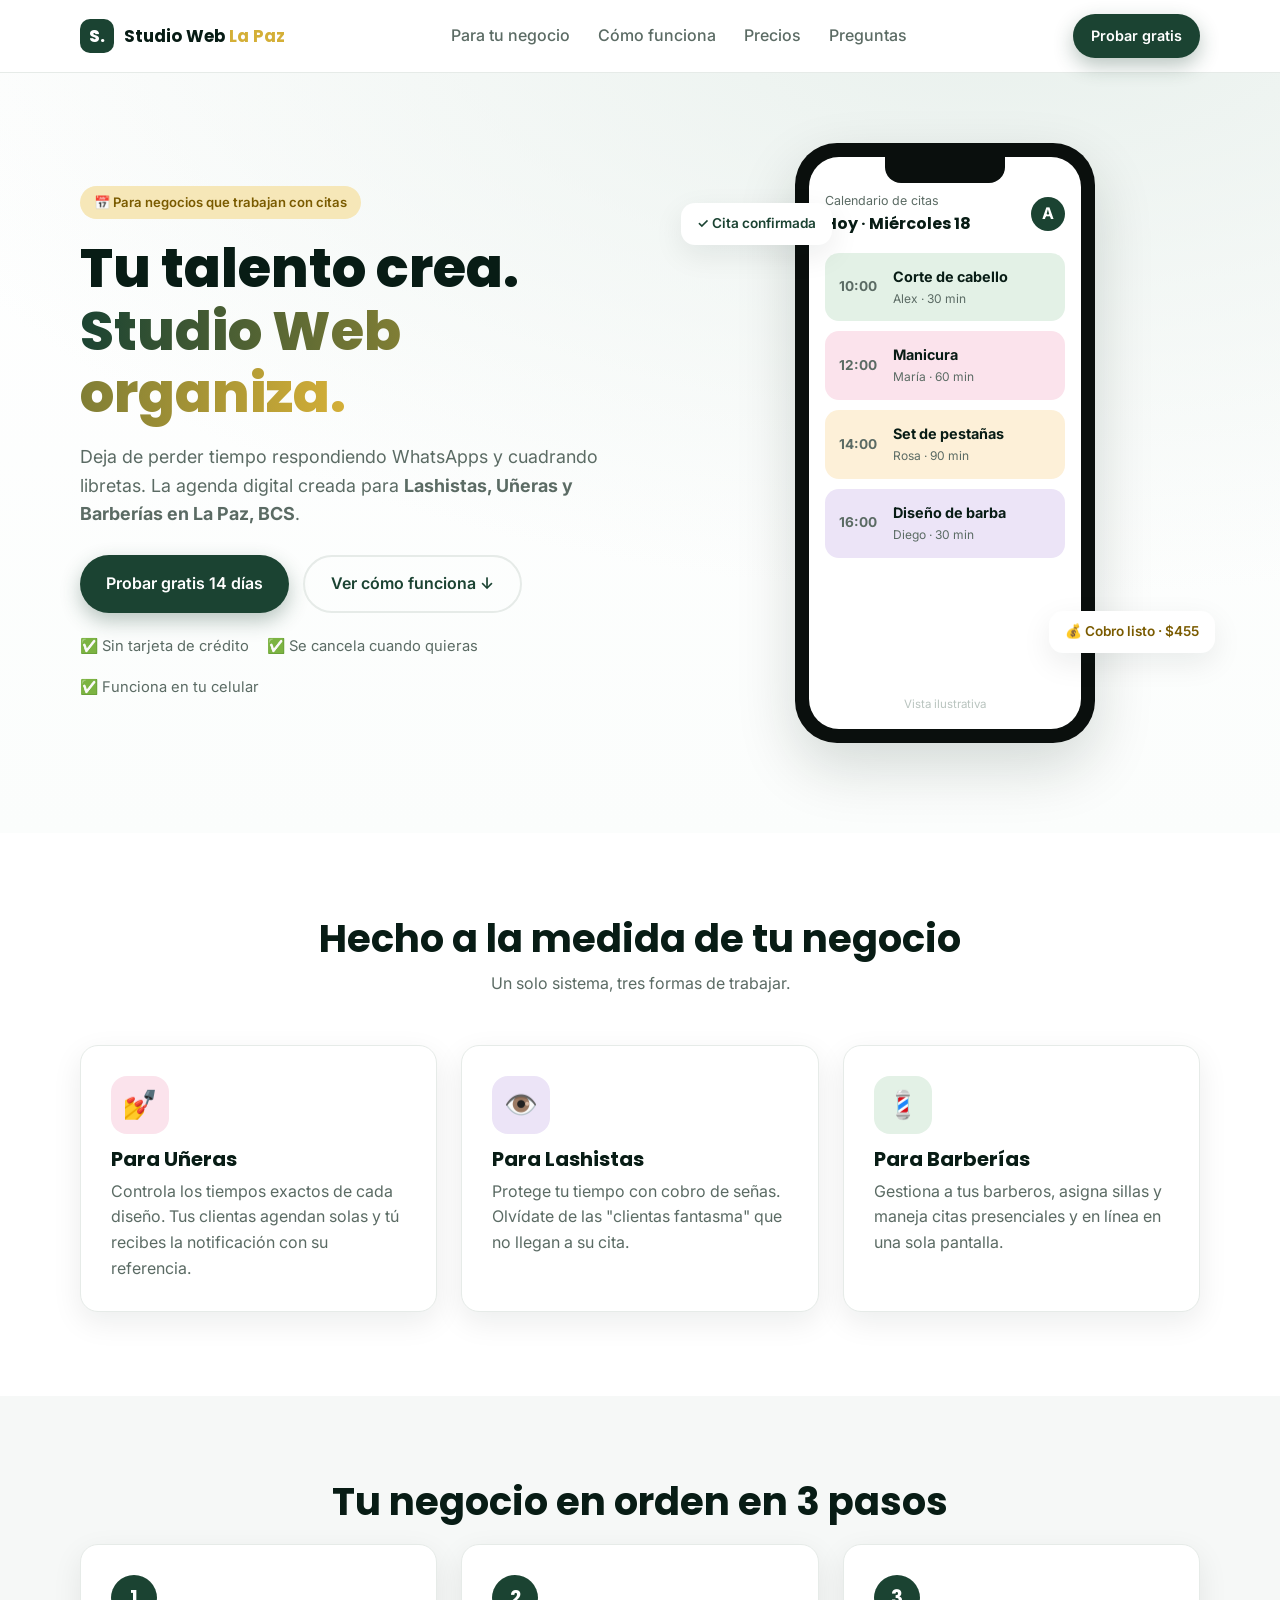
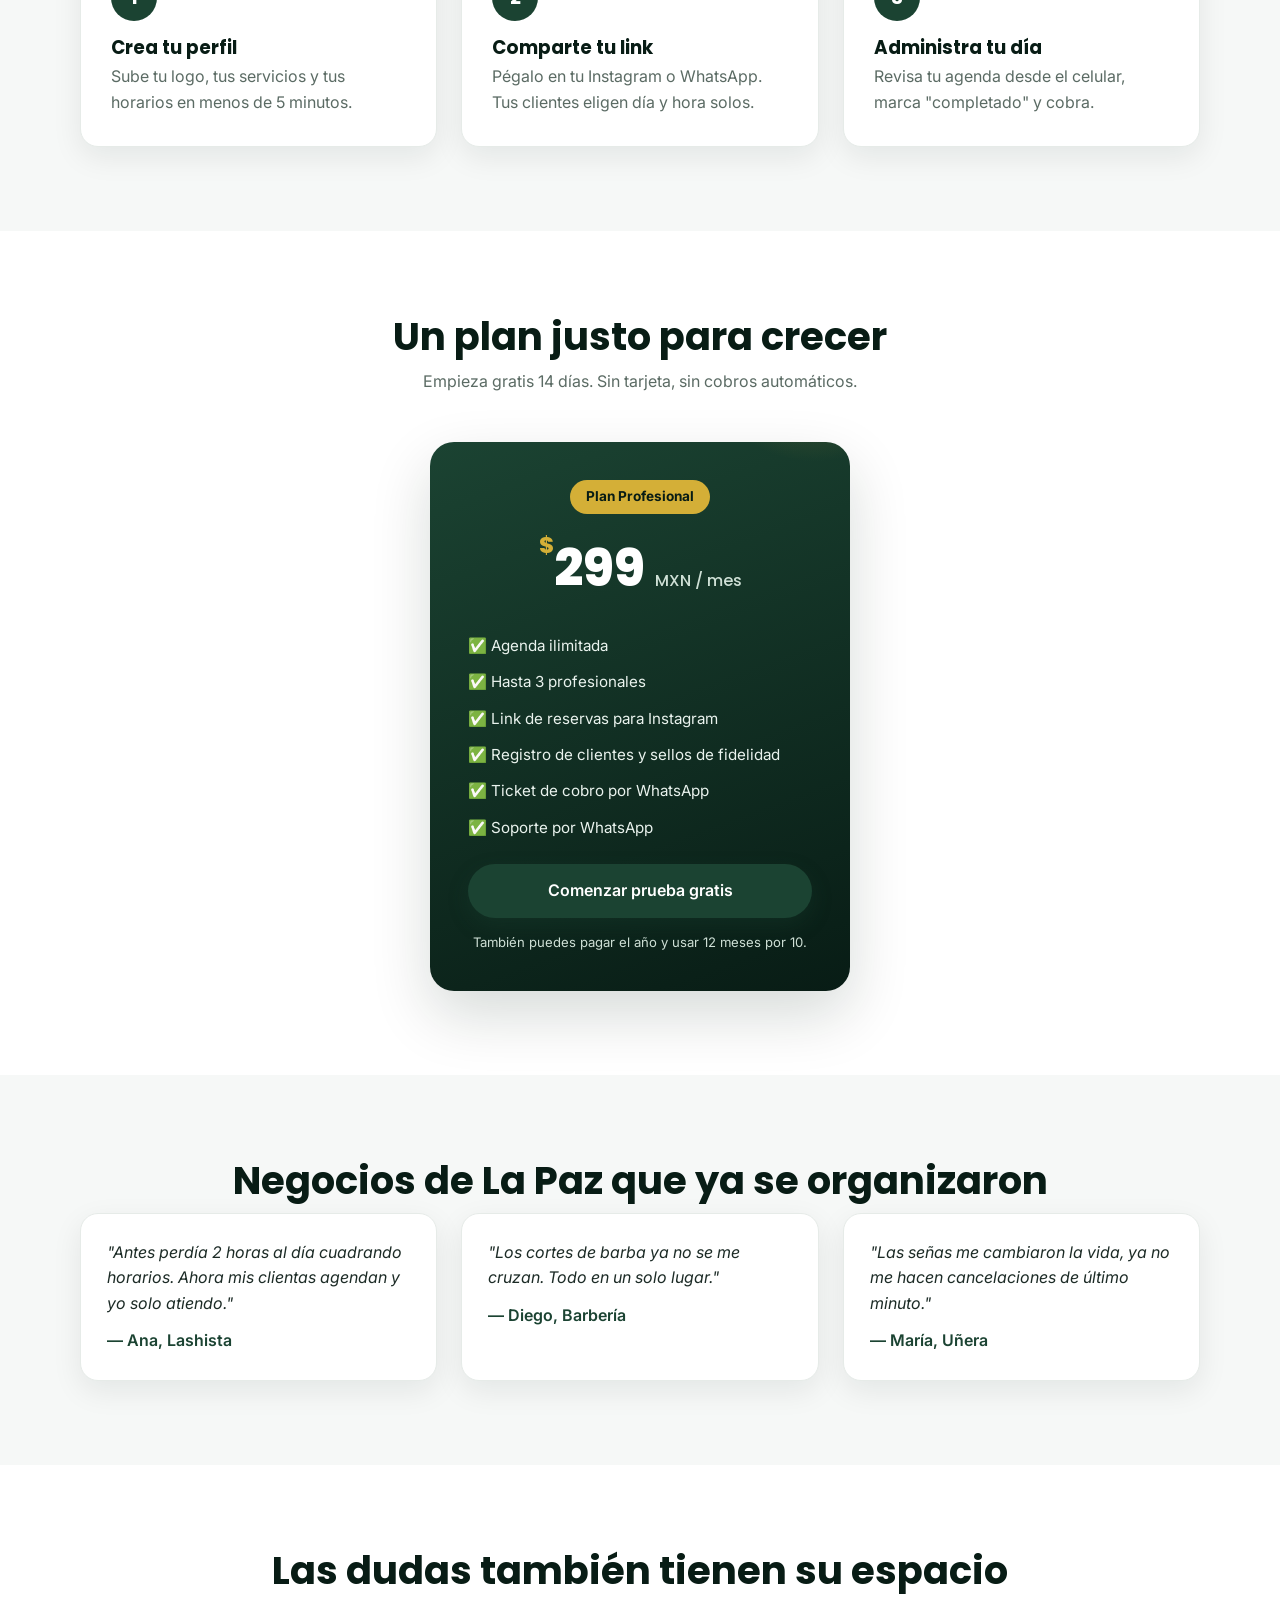
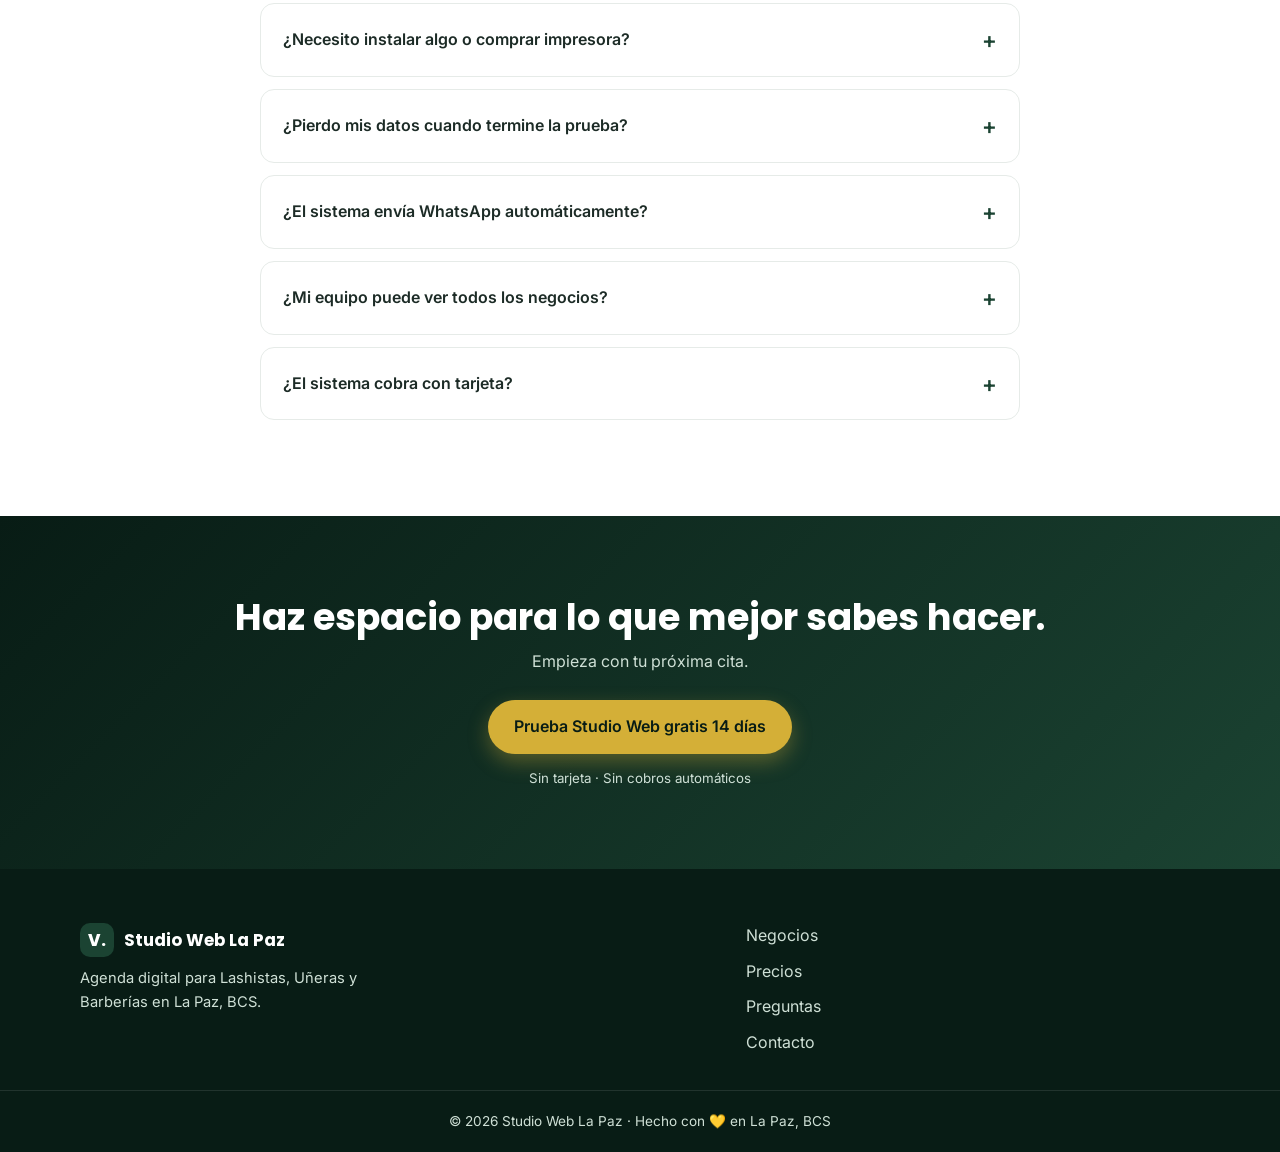
==== index.html @ dca5d963 "Add files via upload" ====
<!DOCTYPE html>
<html lang="es-MX">
<head>
  <meta charset="UTF-8">
  <meta name="viewport" content="width=device-width, initial-scale=1.0">
  <title>Studio Web La Paz | Agenda para Lashistas, Uñeras y Barberías</title>
  <meta name="description" content="La agenda digital creada para Lashistas, Uñeras y Barberías en La Paz, BCS. Tus citas, cobros y clientes en un solo lugar. Prueba gratis 14 días.">
  <meta name="theme-color" content="#1b4332">
  <link rel="manifest" href="manifest.json">

  <!-- Fuentes (vienen de internet, no de carpetas => SIEMPRE cargan) -->
  <link rel="preconnect" href="https://fonts.googleapis.com">
  <link rel="preconnect" href="https://fonts.gstatic.com" crossorigin>
  <link href="https://fonts.googleapis.com/css2?family=Poppins:wght@600;700;800&family=Inter:wght@400;500;600&display=swap" rel="stylesheet">

  <!-- ✅ CSS EMbebido: ya no depende de ninguna carpeta -->
  <style>
    :root{
      --primary:#1b4332;--primary-dark:#081c15;--primary-soft:#e8f0ec;
      --accent:#d4af37;--accent-soft:#f6e7b8;--text:#1c2b26;--muted:#5b6b64;
      --bg:#fff;--bg-alt:#f6f8f7;--line:#e6ebe8;--radius:18px;
      --shadow:0 10px 30px rgba(8,28,21,.08);--shadow-lg:0 24px 60px rgba(8,28,21,.16);--max:1120px;
    }
    *{margin:0;padding:0;box-sizing:border-box}
    html{scroll-behavior:smooth;scroll-padding-top:80px}
    body{font-family:'Inter',system-ui,sans-serif;color:var(--text);background:var(--bg);line-height:1.6;-webkit-font-smoothing:antialiased}
    img{max-width:100%;display:block}a{text-decoration:none;color:inherit}ul{list-style:none}
    h1,h2,h3{font-family:'Poppins',sans-serif;line-height:1.15;color:var(--primary-dark)}
    .container{width:92%;max-width:var(--max);margin:0 auto}.container.narrow{max-width:760px}
    .section{padding:84px 0}.section.alt{background:var(--bg-alt)}
    .section-title{font-size:clamp(1.7rem,3.5vw,2.4rem);text-align:center;margin-bottom:10px}
    .section-sub{text-align:center;color:var(--muted);max-width:560px;margin:0 auto 48px}
    .btn{display:inline-flex;align-items:center;justify-content:center;gap:8px;font-weight:600;padding:14px 26px;border-radius:999px;transition:.25s;cursor:pointer;border:none;font-size:1rem}
    .btn-sm{padding:10px 18px;font-size:.9rem}.btn-block{width:100%}
    .btn-primary{background:var(--primary);color:#fff;box-shadow:0 8px 20px rgba(27,67,50,.3)}
    .btn-primary:hover{background:var(--primary-dark);transform:translateY(-2px)}
    .btn-ghost{background:transparent;color:var(--primary);border:2px solid var(--line)}
    .btn-ghost:hover{border-color:var(--primary)}
    .btn-gold{background:var(--accent);color:var(--primary-dark);box-shadow:0 8px 20px rgba(212,175,55,.35)}
    .btn-gold:hover{transform:translateY(-2px);filter:brightness(1.05)}
    .header{position:sticky;top:0;z-index:50;background:rgba(255,255,255,.85);backdrop-filter:blur(12px);border-bottom:1px solid var(--line)}
    .header-inner{display:flex;align-items:center;justify-content:space-between;height:72px;gap:16px}
    .logo{display:flex;align-items:center;gap:10px;font-family:'Poppins';font-weight:700;color:var(--primary-dark);font-size:1.05rem}
    .logo strong{color:var(--accent)}
    .logo-mark{display:grid;place-items:center;width:34px;height:34px;border-radius:10px;background:var(--primary);color:#fff;font-weight:800}
    .nav{display:flex;gap:28px}.nav a{color:var(--muted);font-weight:500;transition:.2s}.nav a:hover{color:var(--primary)}
    .menu-toggle{display:none;flex-direction:column;gap:5px;background:none;border:none;cursor:pointer;padding:8px}
    .menu-toggle span{width:24px;height:2px;background:var(--primary-dark);border-radius:2px;transition:.3s}
    .hero{background:radial-gradient(1200px 600px at 80% -10%,var(--primary-soft),transparent),linear-gradient(180deg,#fff,#fbfdfc);padding:70px 0 90px;overflow:hidden}
    .hero-grid{display:grid;grid-template-columns:1.05fr .95fr;gap:48px;align-items:center}
    .badge{display:inline-block;background:var(--accent-soft);color:#7a5b00;padding:6px 14px;border-radius:999px;font-size:.82rem;font-weight:600;margin-bottom:18px}
    .hero h1{font-size:clamp(2.1rem,5vw,3.4rem);font-weight:800}
    .grad{background:linear-gradient(90deg,var(--primary),var(--accent));-webkit-background-clip:text;background-clip:text;color:transparent}
    .lead{font-size:1.12rem;color:var(--muted);margin:18px 0 26px;max-width:520px}
    .cta-group{display:flex;gap:14px;flex-wrap:wrap;margin-bottom:22px}
    .trust-list{display:flex;gap:18px;flex-wrap:wrap;color:var(--muted);font-size:.92rem}
    .hero-visual{position:relative;display:flex;justify-content:center}
    .phone{width:300px;height:600px;background:#0a0f0d;border-radius:42px;padding:14px;box-shadow:var(--shadow-lg);position:relative}
    .phone-notch{position:absolute;top:14px;left:50%;transform:translateX(-50%);width:120px;height:26px;background:#0a0f0d;border-radius:0 0 16px 16px;z-index:2}
    .phone-screen{width:100%;height:100%;background:#fff;border-radius:30px;padding:34px 16px 16px;display:flex;flex-direction:column;overflow:hidden}
    .screen-head{display:flex;justify-content:space-between;align-items:center;margin-bottom:16px}
    .screen-head small{display:block;color:var(--muted);font-size:.78rem}
    .screen-head strong{font-family:'Poppins';font-size:1rem;color:var(--primary-dark)}
    .screen-avatar{width:34px;height:34px;border-radius:50%;background:var(--primary);color:#fff;display:grid;place-items:center;font-weight:700}
    .agenda{display:flex;flex-direction:column;gap:10px;flex:1}
    .slot{display:flex;gap:12px;align-items:center;padding:12px 14px;border-radius:14px;font-size:.85rem}
    .slot time{font-weight:700;color:var(--muted);min-width:42px}
    .slot b{display:block;font-size:.9rem;color:var(--primary-dark)}
    .slot span{font-size:.75rem;color:var(--muted)}
    .s-green{background:#e3f1e6}.s-pink{background:#fbe3ec}.s-yellow{background:#fdf0d8}.s-purple{background:#ece4f7}
    .screen-foot{text-align:center;color:#b9c4bf;font-size:.72rem;padding-top:10px}
    .float-card{position:absolute;background:#fff;border-radius:14px;padding:10px 16px;font-weight:600;font-size:.85rem;box-shadow:var(--shadow);animation:float 4s ease-in-out infinite}
    .fc-1{top:60px;left:-10px;color:var(--primary)}.fc-2{bottom:90px;right:-15px;color:#7a5b00;animation-delay:1.5s}
    @keyframes float{0%,100%{transform:translateY(0)}50%{transform:translateY(-10px)}}
    .grid-3{display:grid;grid-template-columns:repeat(3,1fr);gap:24px}
    .card{background:#fff;border:1px solid var(--line);border-radius:var(--radius);padding:30px;box-shadow:var(--shadow);transition:.3s}
    .card:hover{transform:translateY(-6px);box-shadow:var(--shadow-lg);border-color:var(--primary-soft)}
    .card h3{margin:14px 0 8px;font-size:1.25rem}.card p{color:var(--muted)}
    .niche-icon{width:58px;height:58px;border-radius:16px;display:grid;place-items:center;font-size:1.7rem}
    .ni-pink{background:#fbe3ec}.ni-purple{background:#ece4f7}.ni-green{background:#e3f1e6}
    .steps{display:grid;grid-template-columns:repeat(3,1fr);gap:24px;margin-top:20px}
    .step{background:#fff;border:1px solid var(--line);border-radius:var(--radius);padding:30px;position:relative;box-shadow:var(--shadow)}
    .step-num{display:grid;place-items:center;width:46px;height:46px;border-radius:50%;background:var(--primary);color:#fff;font-family:'Poppins';font-weight:700;font-size:1.2rem;margin-bottom:16px}
    .step h3{font-size:1.15rem;margin-bottom:6px}.step p{color:var(--muted)}
    .price-card{max-width:420px;margin:0 auto;background:linear-gradient(160deg,var(--primary),var(--primary-dark));color:#fff;border-radius:24px;padding:38px;box-shadow:var(--shadow-lg);text-align:center;position:relative;overflow:hidden}
    .price-card::before{content:"";position:absolute;top:-40%;right:-20%;width:240px;height:240px;background:radial-gradient(circle,rgba(212,175,55,.35),transparent 70%)}
    .price-tag{display:inline-block;background:var(--accent);color:var(--primary-dark);font-weight:700;padding:6px 16px;border-radius:999px;font-size:.85rem;margin-bottom:14px;position:relative}
    .price-amount{font-family:'Poppins';font-size:3.2rem;font-weight:800;position:relative}
    .price-amount sup{font-size:1.4rem;vertical-align:top;color:var(--accent)}
    .price-amount span{font-size:1rem;font-weight:500;color:#cfe0d6}
    .price-list{margin:24px 0;text-align:left;display:flex;flex-direction:column;gap:12px;position:relative}
    .price-list li{color:#eaf3ee;font-size:.95rem}
    .price-card .btn{position:relative}
    .price-note{display:block;margin-top:14px;color:#cfe0d6;font-size:.82rem;position:relative}
    .quote{background:#fff;border:1px solid var(--line);border-radius:var(--radius);padding:26px;box-shadow:var(--shadow);font-style:italic;color:var(--text)}
    .quote footer{font-style:normal;font-weight:600;color:var(--primary);margin-top:12px}
    .faq details{background:#fff;border:1px solid var(--line);border-radius:14px;margin-bottom:12px;overflow:hidden}
    .faq summary{cursor:pointer;padding:18px 22px;font-weight:600;list-style:none;display:flex;justify-content:space-between;align-items:center}
    .faq summary::-webkit-details-marker{display:none}
    .faq summary::after{content:"+";font-size:1.4rem;color:var(--primary);transition:.3s}
    .faq details[open] summary::after{transform:rotate(45deg)}
    .faq p{padding:0 22px 20px;color:var(--muted)}
    .cta-final{background:linear-gradient(135deg,var(--primary-dark),var(--primary));color:#fff;text-align:center;padding:80px 0}
    .cta-final h2{color:#fff;font-size:clamp(1.6rem,3.5vw,2.3rem)}
    .cta-final p{color:#cfe0d6;margin:10px 0 26px}.cta-final small{display:block;margin-top:14px;color:#cfe0d6}
    .footer{background:var(--primary-dark);color:#cfe0d6;padding:54px 0 0}
    .footer-inner{display:grid;grid-template-columns:1.4fr 1fr;gap:30px;padding-bottom:34px}
    .footer .logo{color:#fff}.footer p{margin-top:10px;max-width:340px;font-size:.92rem}
    .footer-links{display:flex;flex-direction:column;gap:10px}.footer-links a{color:#cfe0d6}.footer-links a:hover{color:var(--accent)}
    .footer-bottom{border-top:1px solid rgba(255,255,255,.1);text-align:center;padding:20px 0;font-size:.85rem}
    .reveal{opacity:0;transform:translateY(24px);transition:.7s ease}.reveal.in{opacity:1;transform:none}
    @media(max-width:900px){
      .hero-grid{grid-template-columns:1fr;text-align:center}
      .hero-copy .cta-group,.trust-list{justify-content:center}.lead{margin-inline:auto}
      .grid-3,.steps{grid-template-columns:1fr}.footer-inner{grid-template-columns:1fr}
      .nav{position:fixed;inset:72px 0 auto 0;background:#fff;flex-direction:column;gap:0;padding:10px 6%;box-shadow:var(--shadow);transform:translateY(-130%);transition:.35s;border-bottom:1px solid var(--line)}
      .nav.open{transform:translateY(0)}.nav a{padding:14px 0;border-bottom:1px solid var(--line)}
      .menu-toggle{display:flex}.nav-cta{display:none}
    }
    @media(max-width:480px){.phone{width:260px;height:520px}.section{padding:60px 0}}
  </style>
</head>
<body>

  <header class="header">
    <div class="container header-inner">
      <a href="#" class="logo"><span class="logo-mark">S.</span><span class="logo-text">Studio Web <strong>La Paz</strong></span></a>
      <nav class="nav" id="nav">
        <a href="#nichos">Para tu negocio</a><a href="#pasos">Cómo funciona</a>
        <a href="#precios">Precios</a><a href="#faq">Preguntas</a>
      </nav>
      <a href="#precios" class="btn btn-primary btn-sm nav-cta">Probar gratis</a>
      <button class="menu-toggle" id="menuToggle" aria-label="Abrir menú"><span></span><span></span><span></span></button>
    </div>
  </header>

  <section class="hero">
    <div class="container hero-grid">
      <div class="hero-copy reveal">
        <span class="badge">📅 Para negocios que trabajan con citas</span>
        <h1>Tu talento crea.<br><span class="grad">Studio Web organiza.</span></h1>
        <p class="lead">Deja de perder tiempo respondiendo WhatsApps y cuadrando libretas. La agenda digital creada para <strong>Lashistas, Uñeras y Barberías en La Paz, BCS</strong>.</p>
        <div class="cta-group">
          <a href="#precios" class="btn btn-primary">Probar gratis 14 días</a>
          <a href="#pasos" class="btn btn-ghost">Ver cómo funciona ↓</a>
        </div>
        <ul class="trust-list"><li>✅ Sin tarjeta de crédito</li><li>✅ Se cancela cuando quieras</li><li>✅ Funciona en tu celular</li></ul>
      </div>
      <div class="hero-visual reveal">
        <div class="phone"><div class="phone-notch"></div>
          <div class="phone-screen">
            <div class="screen-head"><div><small>Calendario de citas</small><strong>Hoy · Miércoles 18</strong></div><span class="screen-avatar">A</span></div>
            <ul class="agenda">
              <li class="slot s-green"><time>10:00</time><div><b>Corte de cabello</b><span>Alex · 30 min</span></div></li>
              <li class="slot s-pink"><time>12:00</time><div><b>Manicura</b><span>María · 60 min</span></div></li>
              <li class="slot s-yellow"><time>14:00</time><div><b>Set de pestañas</b><span>Rosa · 90 min</span></div></li>
              <li class="slot s-purple"><time>16:00</time><div><b>Diseño de barba</b><span>Diego · 30 min</span></div></li>
            </ul>
            <div class="screen-foot">Vista ilustrativa</div>
          </div>
        </div>
        <div class="float-card fc-1">✓ Cita confirmada</div>
        <div class="float-card fc-2">💰 Cobro listo · $455</div>
      </div>
    </div>
  </section>

  <section class="section nichos" id="nichos">
    <div class="container">
      <h2 class="section-title reveal">Hecho a la medida de tu negocio</h2>
      <p class="section-sub reveal">Un solo sistema, tres formas de trabajar.</p>
      <div class="grid-3">
        <article class="card reveal"><div class="niche-icon ni-pink">💅</div><h3>Para Uñeras</h3><p>Controla los tiempos exactos de cada diseño. Tus clientas agendan solas y tú recibes la notificación con su referencia.</p></article>
        <article class="card reveal"><div class="niche-icon ni-purple">👁️</div><h3>Para Lashistas</h3><p>Protege tu tiempo con cobro de señas. Olvídate de las "clientas fantasma" que no llegan a su cita.</p></article>
        <article class="card reveal"><div class="niche-icon ni-green">💈</div><h3>Para Barberías</h3><p>Gestiona a tus barberos, asigna sillas y maneja citas presenciales y en línea en una sola pantalla.</p></article>
      </div>
    </div>
  </section>

  <section class="section pasos alt" id="pasos">
    <div class="container">
      <h2 class="section-title reveal">Tu negocio en orden en 3 pasos</h2>
      <div class="steps">
        <div class="step reveal"><span class="step-num">1</span><h3>Crea tu perfil</h3><p>Sube tu logo, tus servicios y tus horarios en menos de 5 minutos.</p></div>
        <div class="step reveal"><span class="step-num">2</span><h3>Comparte tu link</h3><p>Pégalo en tu Instagram o WhatsApp. Tus clientes eligen día y hora solos.</p></div>
        <div class="step reveal"><span class="step-num">3</span><h3>Administra tu día</h3><p>Revisa tu agenda desde el celular, marca "completado" y cobra.</p></div>
      </div>
    </div>
  </section>

  <section class="section precios" id="precios">
    <div class="container">
      <h2 class="section-title reveal">Un plan justo para crecer</h2>
      <p class="section-sub reveal">Empieza gratis 14 días. Sin tarjeta, sin cobros automáticos.</p>
      <div class="price-card reveal">
        <span class="price-tag">Plan Profesional</span>
        <div class="price-amount"><sup>$</sup>299 <span>MXN / mes</span></div>
        <ul class="price-list">
          <li>✅ Agenda ilimitada</li><li>✅ Hasta 3 profesionales</li><li>✅ Link de reservas para Instagram</li>
          <li>✅ Registro de clientes y sellos de fidelidad</li><li>✅ Ticket de cobro por WhatsApp</li><li>✅ Soporte por WhatsApp</li>
        </ul>
        <a href="#" class="btn btn-primary btn-block" id="startBtn">Comenzar prueba gratis</a>
        <small class="price-note">También puedes pagar el año y usar 12 meses por 10.</small>
      </div>
    </div>
  </section>

  <section class="section testimonios alt">
    <div class="container">
      <h2 class="section-title reveal">Negocios de La Paz que ya se organizaron</h2>
      <div class="grid-3">
        <blockquote class="quote reveal">"Antes perdía 2 horas al día cuadrando horarios. Ahora mis clientas agendan y yo solo atiendo."<footer>— Ana, Lashista</footer></blockquote>
        <blockquote class="quote reveal">"Los cortes de barba ya no se me cruzan. Todo en un solo lugar."<footer>— Diego, Barbería</footer></blockquote>
        <blockquote class="quote reveal">"Las señas me cambiaron la vida, ya no me hacen cancelaciones de último minuto."<footer>— María, Uñera</footer></blockquote>
      </div>
    </div>
  </section>

  <section class="section faq" id="faq">
    <div class="container narrow">
      <h2 class="section-title reveal">Las dudas también tienen su espacio</h2>
      <details class="reveal"><summary>¿Necesito instalar algo o comprar impresora?</summary><p>No. Funciona desde el navegador de tu celular, tablet o computadora. Puedes poner un acceso directo con el logo en tu pantalla de inicio. La impresora es opcional.</p></details>
      <details class="reveal"><summary>¿Pierdo mis datos cuando termine la prueba?</summary><p>No. Si contratas el plan, conservas toda tu información: clientes, servicios y citas. No vuelves a capturar nada.</p></details>
      <details class="reveal"><summary>¿El sistema envía WhatsApp automáticamente?</summary><p>Abre WhatsApp con el mensaje ya preparado (confirmación de cita o ticket). Tú solo pulsas Enviar. Más adelante puedes activar el envío automático.</p></details>
      <details class="reveal"><summary>¿Mi equipo puede ver todos los negocios?</summary><p>No por defecto. Cada negocio y cada rol (dueño, profesional, recepción) ve solo lo que le corresponde.</p></details>
      <details class="reveal"><summary>¿El sistema cobra con tarjeta?</summary><p>Registra cobros (efectivo, tarjeta, transferencia) y propinas. No realiza cargos bancarios por sí solo; los anticipos se cobran con tu propia pasarela.</p></details>
    </div>
  </section>

  <section class="cta-final">
    <div class="container reveal">
      <h2>Haz espacio para lo que mejor sabes hacer.</h2>
      <p>Empieza con tu próxima cita.</p>
      <a href="#precios" class="btn btn-gold">Prueba Studio Web gratis 14 días</a>
      <small>Sin tarjeta · Sin cobros automáticos</small>
    </div>
  </section>

  <footer class="footer">
    <div class="container footer-inner">
      <div><a href="#" class="logo"><span class="logo-mark">V.</span> Studio Web La Paz</a><p>Agenda digital para Lashistas, Uñeras y Barberías en La Paz, BCS.</p></div>
      <div class="footer-links"><a href="#nichos">Negocios</a><a href="#precios">Precios</a><a href="#faq">Preguntas</a><a href="#">Contacto</a></div>
    </div>
    <div class="footer-bottom">© <span id="year"></span> Studio Web La Paz · Hecho con 💛 en La Paz, BCS</div>
  </footer>

  <!-- ✅ JS EMbebido: tampoco depende de carpeta js/ (CORREGIDO) -->
  <script>
    const toggle=document.getElementById('menuToggle'),nav=document.getElementById('nav');
    toggle?.addEventListener('click',()=>nav.classList.toggle('open'));
    nav?.querySelectorAll('a').forEach(a=>a.addEventListener('click',()=>nav.classList.remove('open')));
    const io=new IntersectionObserver(es=>es.forEach(e=>{if(e.isIntersecting){e.target.classList.add('in');io.unobserve(e.target);}}),{threshold:.12});
    document.querySelectorAll('.reveal').forEach(el=>io.observe(el));
    document.getElementById('year').textContent=new Date().getFullYear();
    
    // CORRECCIÓN: Se cerraron correctamente las llaves y paréntesis del evento click
    document.getElementById('startBtn')?.addEventListener('click', e => {
      e.preventDefault();
      window.location.href = 'registro.html';
    });

    if('serviceWorker' in navigator){
      window.addEventListener('load',()=>{
        navigator.serviceWorker.register('service-worker.js').catch(()=>{});
      });
    }
  </script>
</body>
</html>
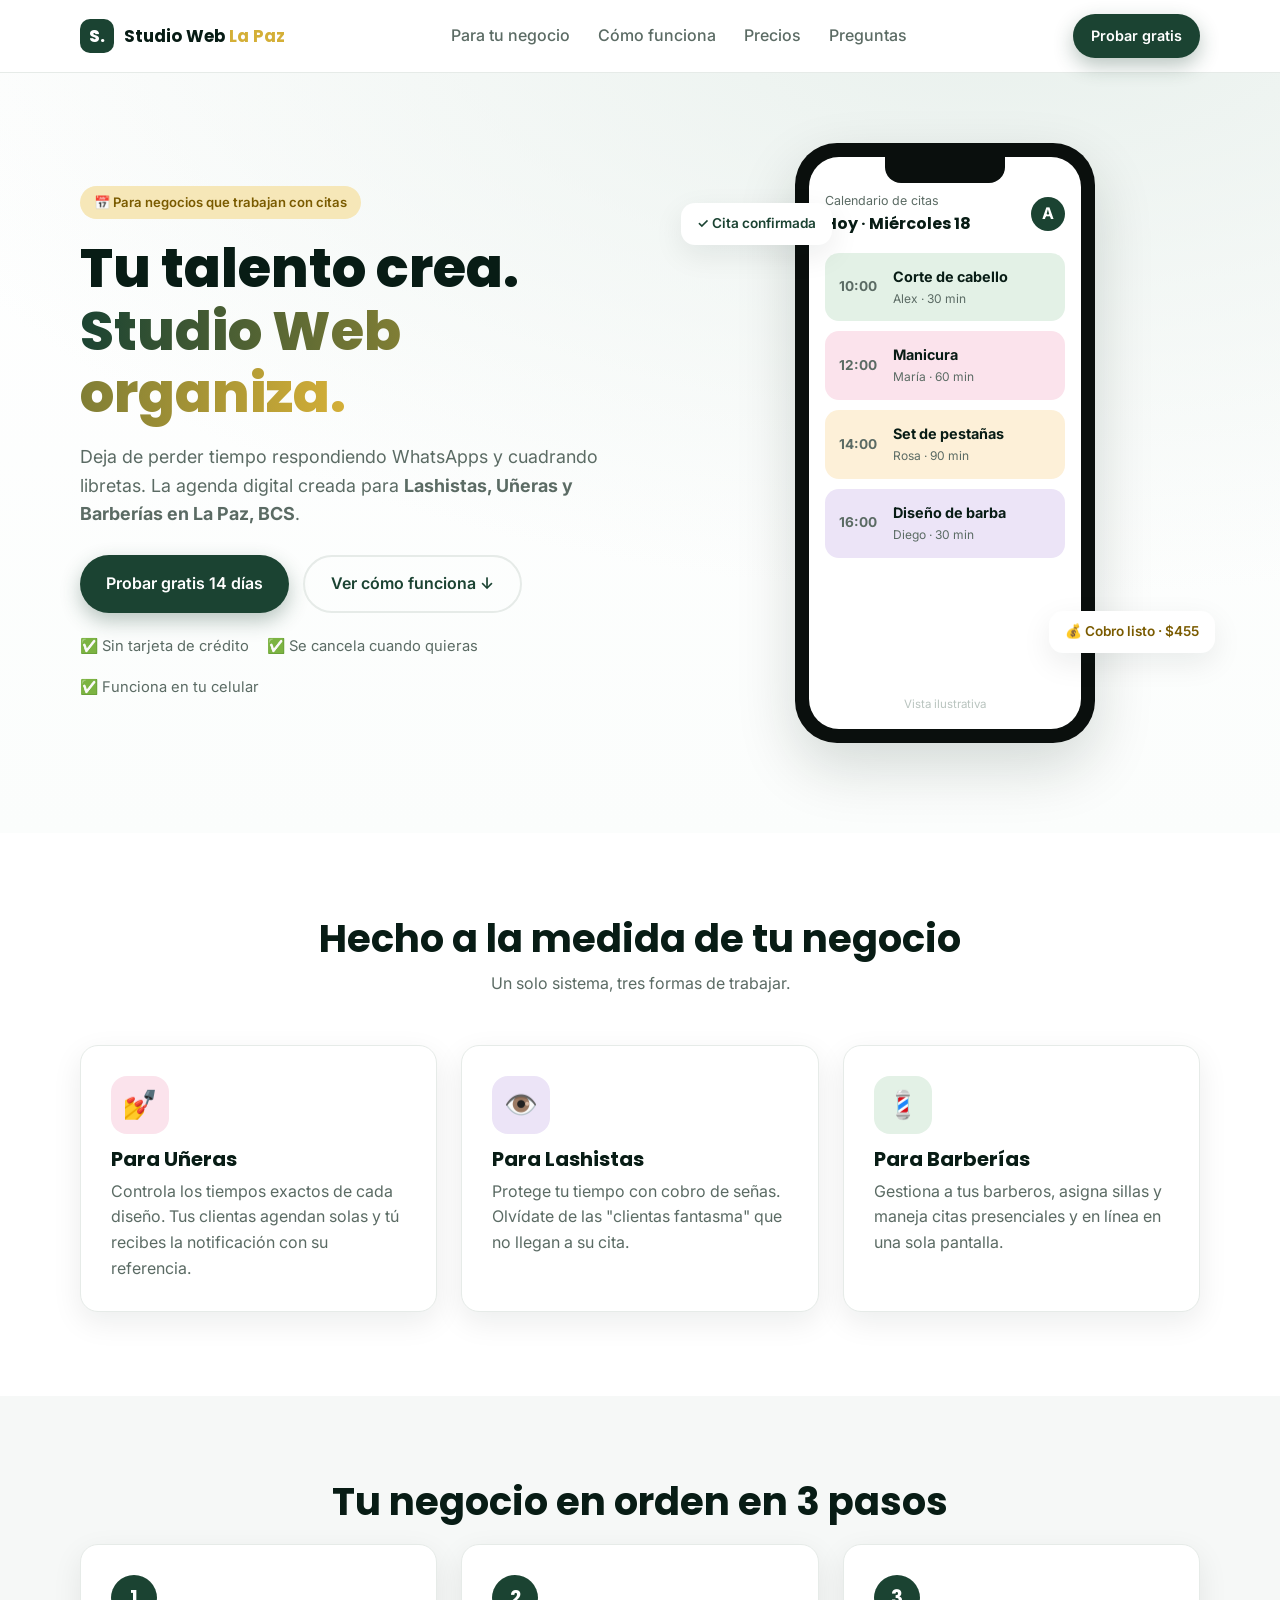
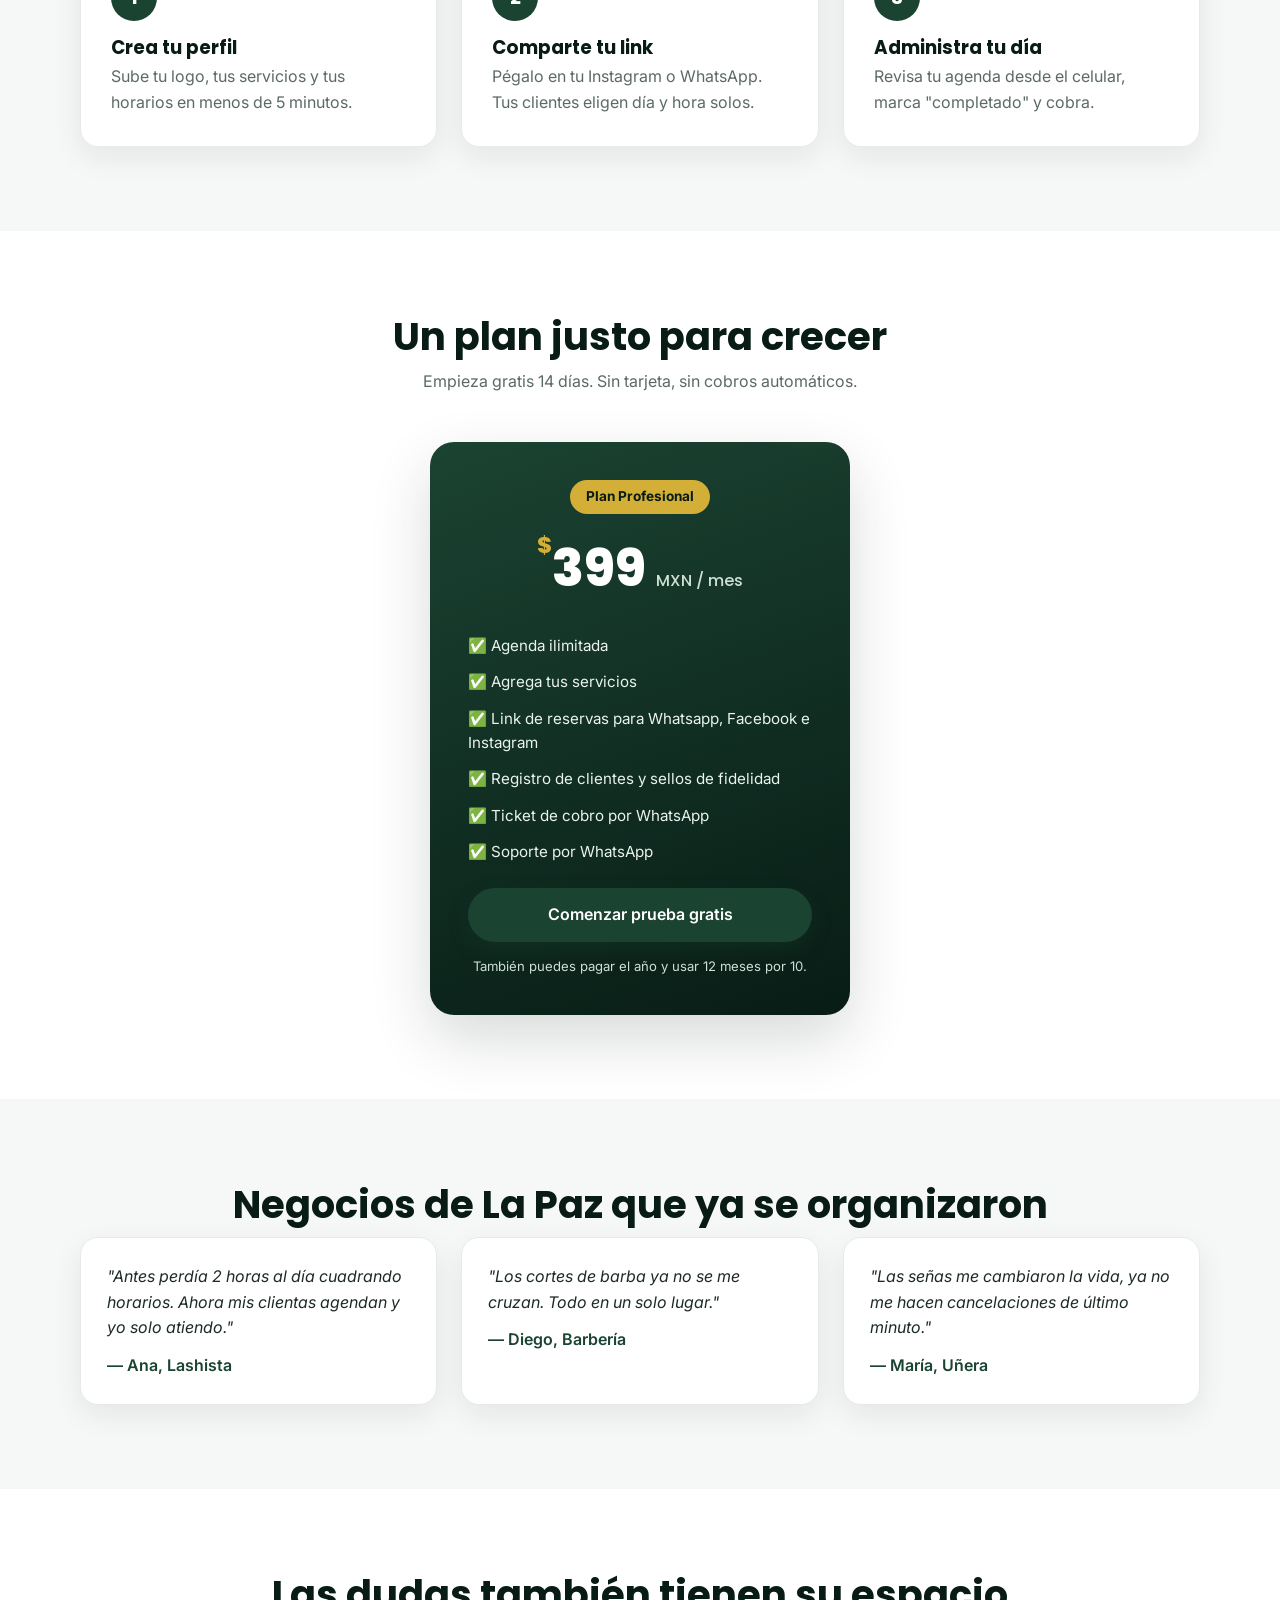
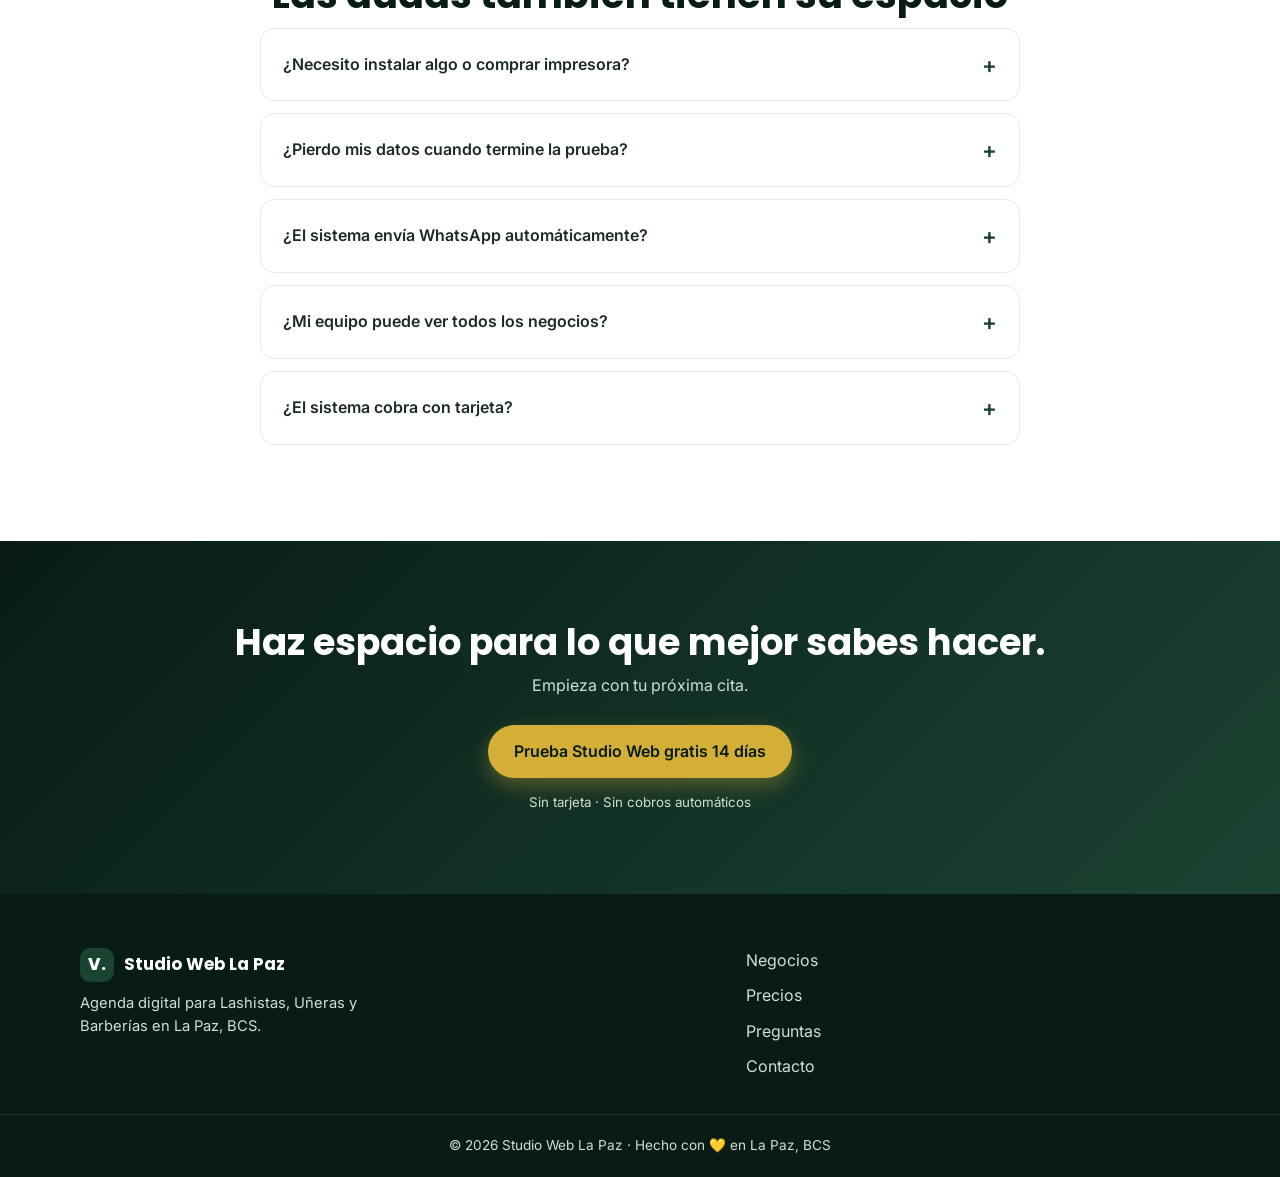
==== commit 63e20432: "Update index.html" ====
--- a/index.html
+++ b/index.html
@@ -194,9 +194,9 @@
       <p class="section-sub reveal">Empieza gratis 14 días. Sin tarjeta, sin cobros automáticos.</p>
       <div class="price-card reveal">
         <span class="price-tag">Plan Profesional</span>
-        <div class="price-amount"><sup>$</sup>299 <span>MXN / mes</span></div>
+        <div class="price-amount"><sup>$</sup>399 <span>MXN / mes</span></div>
         <ul class="price-list">
-          <li>✅ Agenda ilimitada</li><li>✅ Hasta 3 profesionales</li><li>✅ Link de reservas para Instagram</li>
+          <li>✅ Agenda ilimitada</li><li>✅ Agrega tus servicios</li><li>✅ Link de reservas para Whatsapp, Facebook e Instagram</li>
           <li>✅ Registro de clientes y sellos de fidelidad</li><li>✅ Ticket de cobro por WhatsApp</li><li>✅ Soporte por WhatsApp</li>
         </ul>
         <a href="#" class="btn btn-primary btn-block" id="startBtn">Comenzar prueba gratis</a>
@@ -266,4 +266,4 @@
     }
   </script>
 </body>
-</html>+</html>
